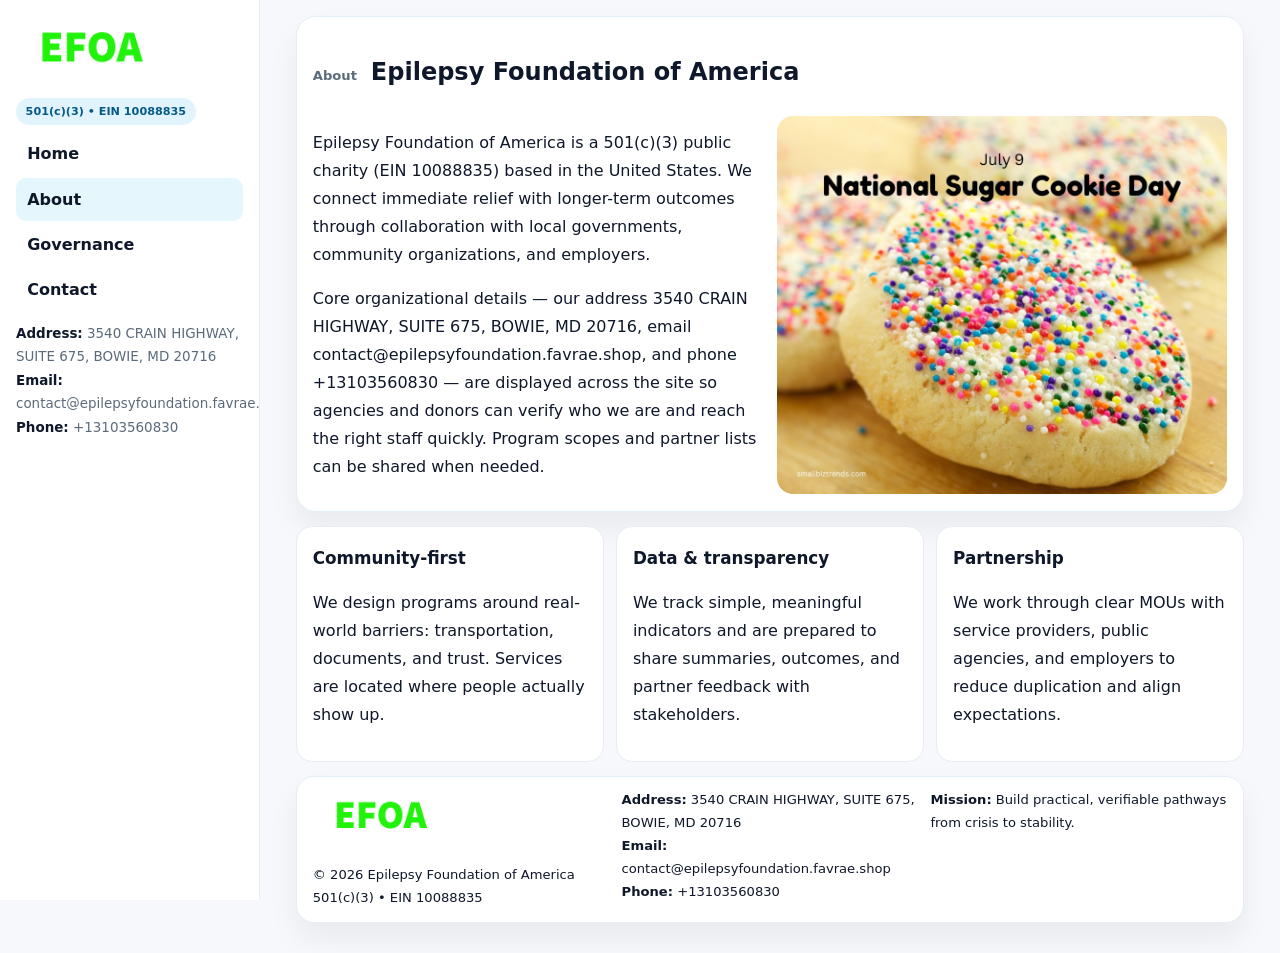
==== about.html @ f20f02dc "Initial commit" ====
<!doctype html><html lang="en"><head>
<meta charset="utf-8">
<meta name="viewport" content="width=device-width,initial-scale=1">
<title>Epilepsy Foundation of America – Nonprofit • 2025</title>
<link rel="stylesheet" href="assets/styles.css">
<link rel="icon" href="images/logo.png">
  <meta name="description" content="Dedicated to community services, education, and direct relief, Epilepsy Foundation of America collaborates with neighbors and partners to deliver practical help and long-term impac.">
</head>
<body>
<div style="position:absolute;left:-9999px;top:-9999px;opacity:0" data-uniq="{{UNIQUE_BLOB}}">
  <span>Dedicated to community services, education, and direct relief, Epilepsy Foundation of America collaborates with neighbors and partners to deliver practical help and long-term impact.</span><svg width="12" height="12" viewBox="0 0 12 12" xmlns="http://www.w3.org/2000/svg"><circle cx="6" cy="6" r="5" fill="#9d174d"/></svg><img src="images/land.jpg" width="1" height="1" alt="" loading="lazy"/>
</div>

<div class="layout">
  <aside class="aside">
    <div class="logo"><a href="index.html"><img src="images/logo.png" alt="Logo"></a></div>
    <div class="tag">501(c)(3) • EIN 10088835</div>
    <nav class="cb12742a40c" style="margin-top:8px">
      <a href="index.html">Home</a>
      <a class="active" href="about.html">About</a>
      <a href="governance.html">Governance</a>
      <a href="contact.html">Contact</a>
    </nav>
    <div class="meta">
      <div><strong>Address:</strong> 3540 CRAIN HIGHWAY, SUITE 675, BOWIE, MD 20716</div>
      <div><strong>Email:</strong> contact@epilepsyfoundation.favrae.shop</div>
      <div><strong>Phone:</strong> +13103560830</div>
    </div>
  </aside>

  <main>
    <div class="container">
      <section class="panel">
        <h1>
          <span class="small" style="font-weight:700;color:var(--muted);margin-right:.35rem">About</span>
          <span style="font-weight:800">Epilepsy Foundation of America</span>
        </h1>
        <div class="z">
          <div>
            <p>Epilepsy Foundation of America is a 501(c)(3) public charity (EIN 10088835) based in the United States. We connect immediate relief with longer-term outcomes through collaboration with local governments, community organizations, and employers.</p>
            <p>Core organizational details — our address 3540 CRAIN HIGHWAY, SUITE 675, BOWIE, MD 20716, email contact@epilepsyfoundation.favrae.shop, and phone +13103560830 — are displayed across the site so agencies and donors can verify who we are and reach the right staff quickly. Program scopes and partner lists can be shared when needed.</p>
          </div>
          <div class="imgbox"><img src="images/about.jpg" alt="Team and partners"></div>
        </div>
      </section>

      <section class="section cards">
        <article class="ced5cef3edb">
          <h3>Community-first</h3>
          <p>We design programs around real-world barriers: transportation, documents, and trust. Services are located where people actually show up.</p>
        </article>
        <article class="ced5cef3edb">
          <h3>Data & transparency</h3>
          <p>We track simple, meaningful indicators and are prepared to share summaries, outcomes, and partner feedback with stakeholders.</p>
        </article>
        <article class="ced5cef3edb">
          <h3>Partnership</h3>
          <p>We work through clear MOUs with service providers, public agencies, and employers to reduce duplication and align expectations.</p>
        </article>
      </section>

      <footer class="footer">
        <div class="footer-grid">
          <div>
            <img src="images/logo.png" style="width:135px;margin-bottom:.35rem" alt="Logo">
            <div class="small">© <span id="y"></span> Epilepsy Foundation of America</div>
            <div class="small">501(c)(3) • EIN 10088835</div>
          </div>
          <div>
            <div class="small"><strong>Address:</strong> 3540 CRAIN HIGHWAY, SUITE 675, BOWIE, MD 20716</div>
            <div class="small"><strong>Email:</strong> <a href="mailto:contact@epilepsyfoundation.favrae.shop">contact@epilepsyfoundation.favrae.shop</a></div>
            <div class="small"><strong>Phone:</strong> <a href="tel:+13103560830">+13103560830</a></div>
          </div>
          <div>
            <div class="small"><strong>Mission:</strong> Build practical, verifiable pathways from crisis to stability.</div>
          </div>
        </div>
      </footer>
    </div>
  </main>
</div>
<script>document.getElementById('y').textContent=new Date().getFullYear();</script>
</body></html>
---- assets/styles.css ----
:root{
  --ink:#0f172a;      /* main text */
  --muted:#5b6b7b;    /* secondary text */
  --line:#e6eef5;     /* borders */
  --paper:#ffffff;
  --brand:#0ea5e9;    /* will be overridden by script */
  --brand-ink:#075985;
  --soft:#eef9ff;
  --r:18px;
  --sh:0 16px 30px rgba(15,23,42,.06);
}

*{box-sizing:border-box}
html,body{height:100%}
body{
  margin:0;background:#f6f8fb;color:var(--ink);
  font-family:Inter,system-ui,-apple-system,BlinkMacSystemFont,"Segoe UI",Arial,sans-serif;
  line-height:1.75;
}

/* SIDEBAR */
.layout{display:grid;grid-template-columns:260px 1fr;min-height:100vh}
.aside{
  position:sticky;top:0;height:100vh;overflow:auto;
  background:#ffffff;border-right:1px solid var(--line);
  padding:18px 16px;box-shadow:0 0 0 rgba(0,0,0,0);
}
.logo{display:flex;align-items:center;gap:10px;margin-bottom:10px}
.logo img{width:150px;height:auto;display:block}
.tag{
  display:inline-block;background:rgba(14,165,233,.12);
  color:var(--brand-ink);padding:.22rem .6rem;
  border-radius:999px;font-weight:700;font-size:.7rem;
}

.cb12742a40c a{
  display:block;color:var(--ink);text-decoration:none;font-weight:600;
  padding:.48rem .7rem;border-radius:10px;margin:.12rem 0;
}
.cb12742a40c a:hover,.cb12742a40c a.active{background:rgba(14,165,233,.1)}
.aside .meta{margin-top:10px;color:var(--muted);font-size:.84rem}
.aside .meta strong{color:var(--ink)}

/* MAIN */
main{padding:16px}
.container{width:min(1120px,96%);margin:0 auto}
.panel{background:#fff;border:1px solid var(--line);border-radius:20px;box-shadow:var(--sh);padding:14px 16px}

/* HERO */
.c7fca2bf436{
  border:1px solid var(--line);border-radius:22px;overflow:hidden;
  background:#fff;box-shadow:var(--sh);
}
.hero-grid{display:grid;grid-template-columns:1.2fr .8fr;gap:0}
.c7fca2bf436 .c1403fd8c8a{padding:18px}
.c7fca2bf436 h1{font-size:clamp(1.9rem,3.2vw,2.7rem);margin:.2rem 0 .5rem}
.c7fca2bf436 p{color:var(--muted)}
.c7fca2bf436 img{width:100%;height:100%;object-fit:cover;display:block}

/* SECTION */
.section{margin-top:14px}
h2{font-size:1.26rem;margin:.1rem 0 .6rem}
h3{margin:.2rem 0 .35rem;font-size:1.05rem}

/* Z layout */
.z{display:grid;grid-template-columns:1fr 1fr;gap:14px;align-items:center}
.imgbox img{width:100%;display:block;border-radius:16px}

/* MOSAIC gallery */
.mosaic{
  display:grid;gap:10px;
  grid-template-columns:repeat(6,1fr);
}
.mosaic img{
  width:100%;height:125px;object-fit:cover;
  border-radius:12px;display:block;
}
.mosaic .c2{grid-column:span 2}
.mosaic .c3{grid-column:span 3}
.mosaic .r2{height:260px}

/* cards */
.cards{display:grid;grid-template-columns:repeat(auto-fit,minmax(240px,1fr));gap:12px}
.ced5cef3edb{background:#fff;border:1px solid var(--line);border-radius:16px;padding:.85rem 1rem 1rem}

/* timeline & stats */
.timeline{list-style:none;margin:.2rem 0 0;padding:0}
.timeline li{position:relative;padding-left:1.2rem;margin:.35rem 0}
.timeline li::before{
  content:"";position:absolute;left:.2rem;top:.6rem;
  width:.42rem;height:.42rem;border-radius:999px;background:var(--brand);
}
.stats{display:grid;grid-template-columns:repeat(auto-fit,minmax(180px,1fr));gap:10px;margin-top:6px}
.stat{background:var(--soft);border:1px dashed var(--line);border-radius:14px;padding:.6rem .8rem}
.stat b{font-size:1.12rem}

/* form */
button,input,textarea{font:inherit}
.ca0200eaa3a{display:grid;gap:12px;max-width:760px}
.row2{display:grid;grid-template-columns:1fr 1fr;gap:12px}
input,textarea{
  width:100%;padding:.85rem 1rem;border:1px solid var(--line);
  border-radius:14px;background:#fff;
}
textarea{resize:vertical}
.ce30ba2e901{
  width:auto;justify-self:start;background:var(--brand);color:#fff;
  border:0;border-radius:14px;padding:.8rem 1.35rem;cursor:pointer;
}
.ce30ba2e901:hover{background:var(--brand-ink)}

/* footer */
footer{margin:14px 0}
.footer{
  background:#fff;border:1px solid var(--line);
  border-radius:18px;padding:12px 16px;box-shadow:var(--sh);
}
.footer-grid{
  display:grid;grid-template-columns:repeat(auto-fit,minmax(220px,1fr));gap:12px;
}
.small{color:#0f172a;font-size:.82rem}
.small a{color:#0f172a;text-decoration:none}
.small a:hover{text-decoration:underline}

/* responsive */
@media(max-width:980px){
  .layout{grid-template-columns:1fr}
  .aside{position:relative;height:auto;border-right:0;border-bottom:1px solid var(--line)}
  .hero-grid{grid-template-columns:1fr}
  .z{grid-template-columns:1fr}
  .mosaic{grid-template-columns:repeat(3,1fr)}
  .mosaic .r2{height:200px}
}
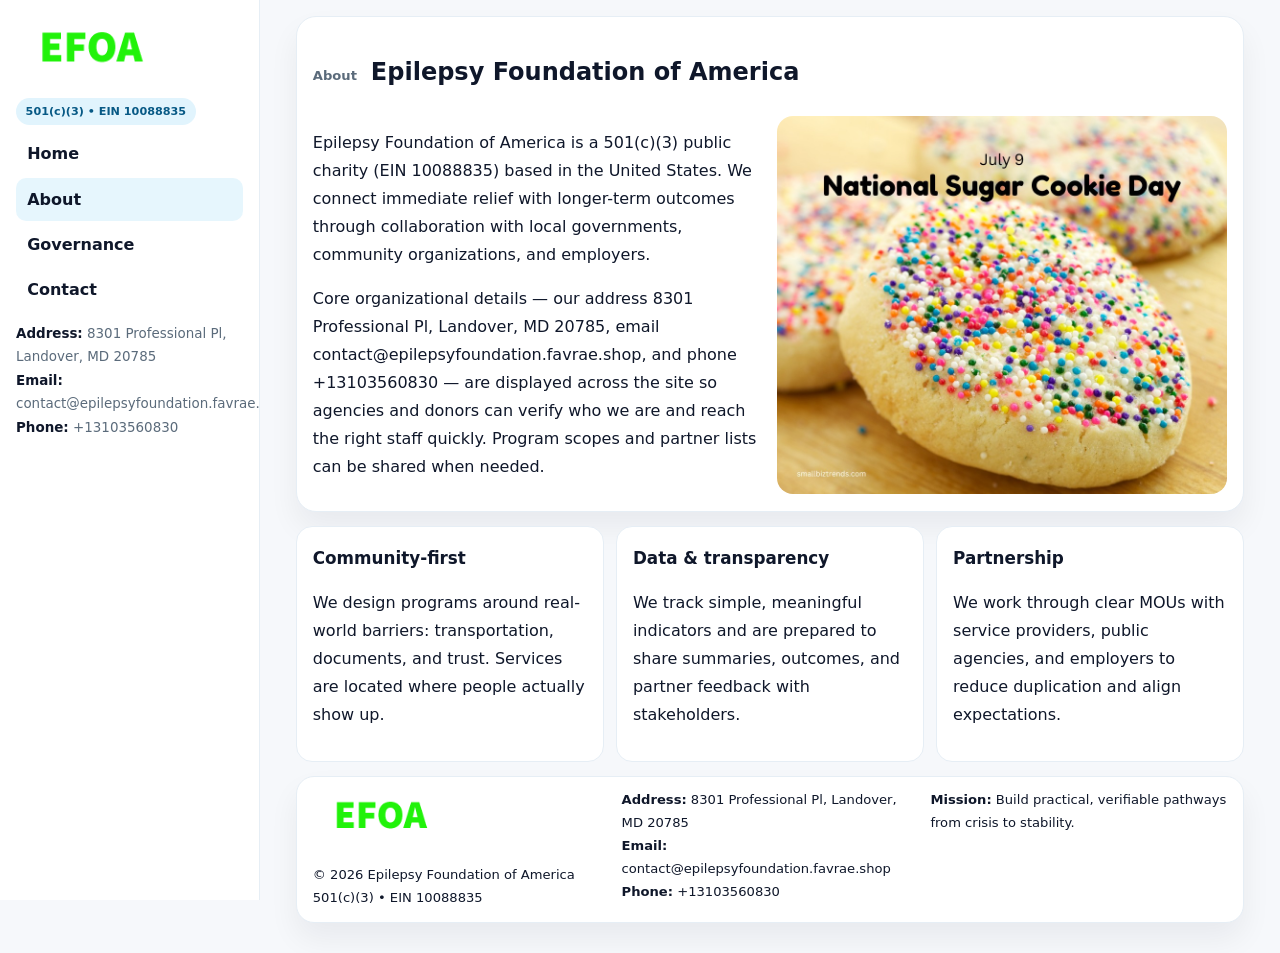
==== commit e074dc1e: "Safe replace address only" ====
--- a/about.html
+++ b/about.html
@@ -22,7 +22,7 @@
       <a href="contact.html">Contact</a>
     </nav>
     <div class="meta">
-      <div><strong>Address:</strong> 3540 CRAIN HIGHWAY, SUITE 675, BOWIE, MD 20716</div>
+      <div><strong>Address:</strong> 8301 Professional Pl, Landover, MD 20785</div>
       <div><strong>Email:</strong> contact@epilepsyfoundation.favrae.shop</div>
       <div><strong>Phone:</strong> +13103560830</div>
     </div>
@@ -38,7 +38,7 @@
         <div class="z">
           <div>
             <p>Epilepsy Foundation of America is a 501(c)(3) public charity (EIN 10088835) based in the United States. We connect immediate relief with longer-term outcomes through collaboration with local governments, community organizations, and employers.</p>
-            <p>Core organizational details — our address 3540 CRAIN HIGHWAY, SUITE 675, BOWIE, MD 20716, email contact@epilepsyfoundation.favrae.shop, and phone +13103560830 — are displayed across the site so agencies and donors can verify who we are and reach the right staff quickly. Program scopes and partner lists can be shared when needed.</p>
+            <p>Core organizational details — our address 8301 Professional Pl, Landover, MD 20785, email contact@epilepsyfoundation.favrae.shop, and phone +13103560830 — are displayed across the site so agencies and donors can verify who we are and reach the right staff quickly. Program scopes and partner lists can be shared when needed.</p>
           </div>
           <div class="imgbox"><img src="images/about.jpg" alt="Team and partners"></div>
         </div>
@@ -67,7 +67,7 @@
             <div class="small">501(c)(3) • EIN 10088835</div>
           </div>
           <div>
-            <div class="small"><strong>Address:</strong> 3540 CRAIN HIGHWAY, SUITE 675, BOWIE, MD 20716</div>
+            <div class="small"><strong>Address:</strong> 8301 Professional Pl, Landover, MD 20785</div>
             <div class="small"><strong>Email:</strong> <a href="mailto:contact@epilepsyfoundation.favrae.shop">contact@epilepsyfoundation.favrae.shop</a></div>
             <div class="small"><strong>Phone:</strong> <a href="tel:+13103560830">+13103560830</a></div>
           </div>
